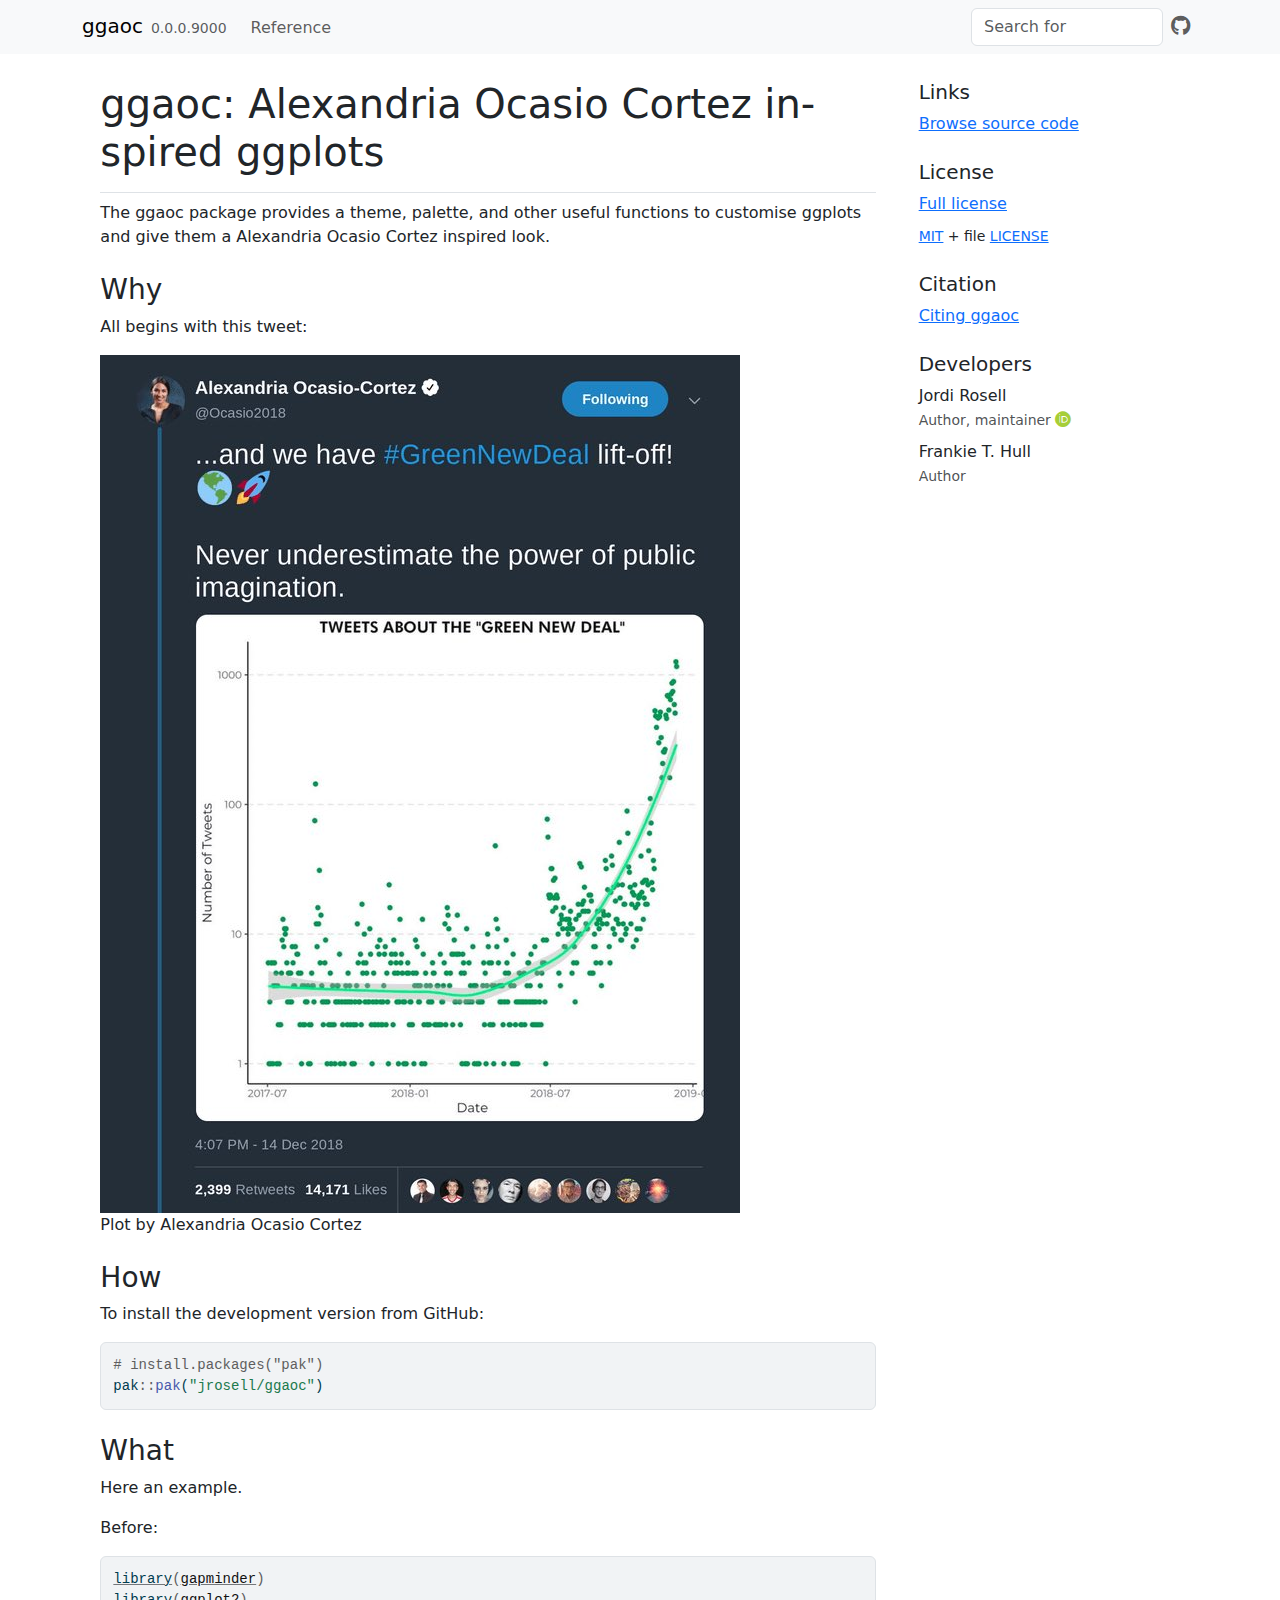
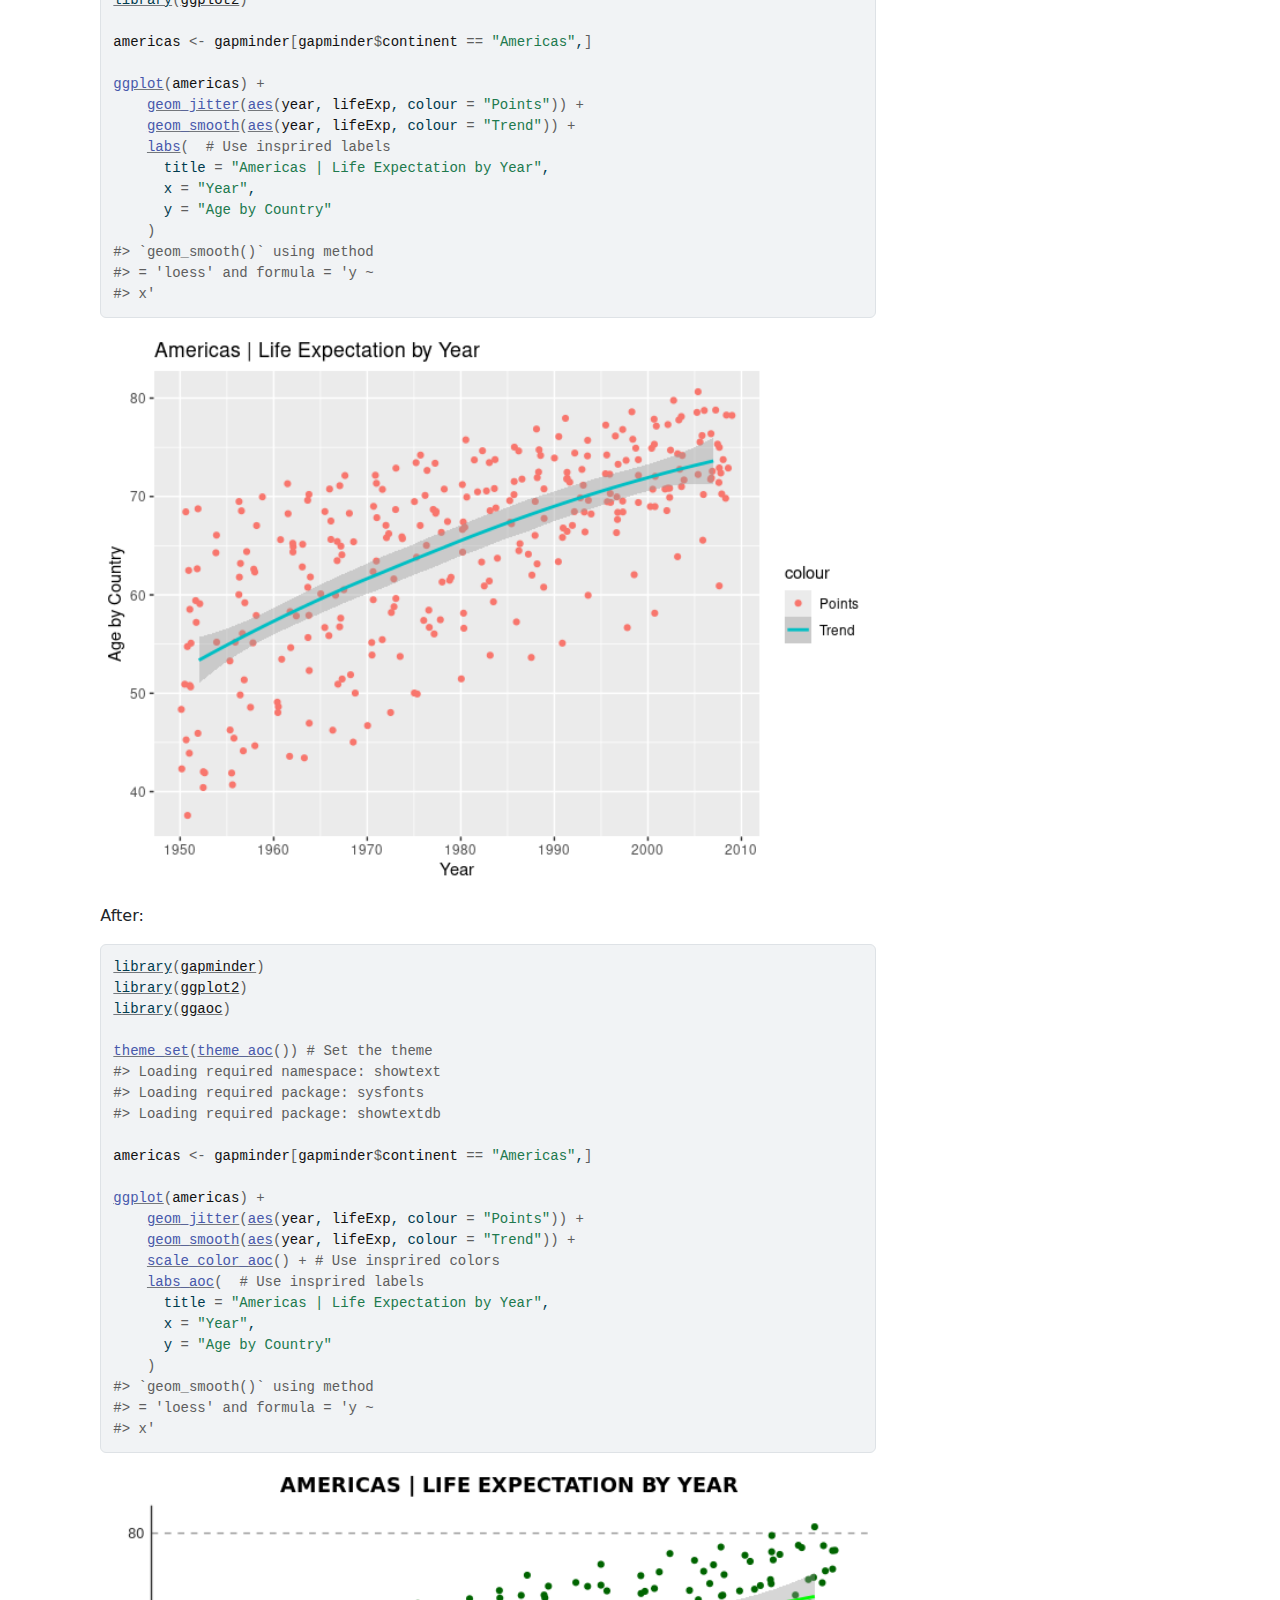
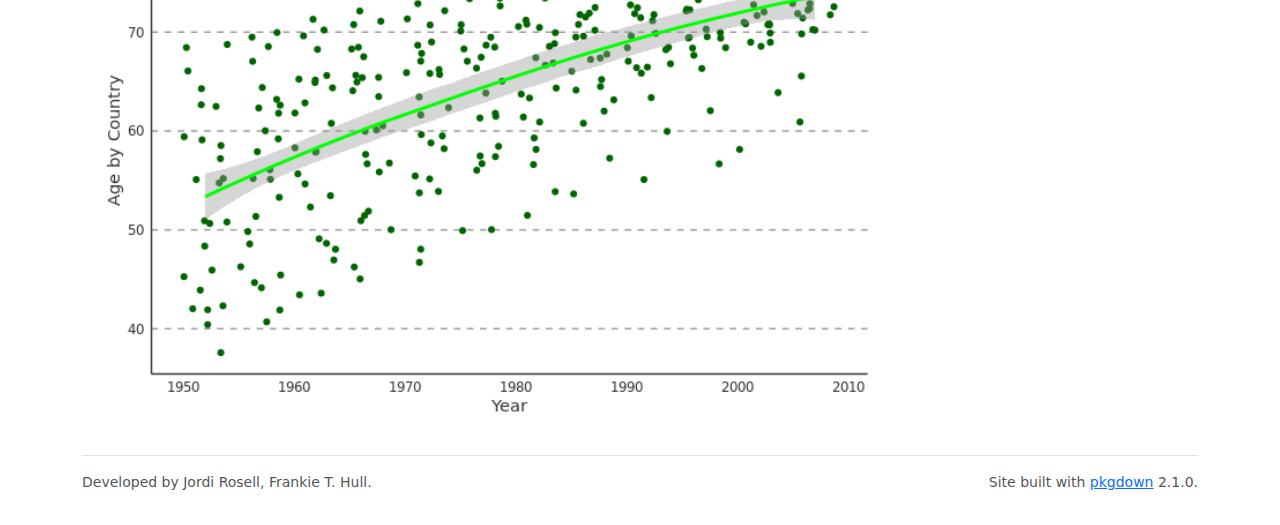
==== index.html @ 96dfab28 "Deploying to gh-pages from @ jrosell/ggaoc@03d4b17db436ce5dc7e3c7e370d91cea6ceec434 🚀" ====
<!DOCTYPE html>
<!-- Generated by pkgdown: do not edit by hand --><html lang="en">
<head>
<meta http-equiv="Content-Type" content="text/html; charset=UTF-8">
<meta charset="utf-8">
<meta http-equiv="X-UA-Compatible" content="IE=edge">
<meta name="viewport" content="width=device-width, initial-scale=1, shrink-to-fit=no">
<title>Alexandria Ocasio Cortez inspired ggplots • ggaoc</title>
<script src="deps/jquery-3.6.0/jquery-3.6.0.min.js"></script><meta name="viewport" content="width=device-width, initial-scale=1, shrink-to-fit=no">
<link href="deps/bootstrap-5.3.1/bootstrap.min.css" rel="stylesheet">
<script src="deps/bootstrap-5.3.1/bootstrap.bundle.min.js"></script><link href="deps/font-awesome-6.4.2/css/all.min.css" rel="stylesheet">
<link href="deps/font-awesome-6.4.2/css/v4-shims.min.css" rel="stylesheet">
<script src="deps/headroom-0.11.0/headroom.min.js"></script><script src="deps/headroom-0.11.0/jQuery.headroom.min.js"></script><script src="deps/bootstrap-toc-1.0.1/bootstrap-toc.min.js"></script><script src="deps/clipboard.js-2.0.11/clipboard.min.js"></script><script src="deps/search-1.0.0/autocomplete.jquery.min.js"></script><script src="deps/search-1.0.0/fuse.min.js"></script><script src="deps/search-1.0.0/mark.min.js"></script><!-- pkgdown --><script src="pkgdown.js"></script><meta property="og:title" content="Alexandria Ocasio Cortez inspired ggplots">
<meta name="description" content="The ggaoc package provides a theme, palette, and other useful functions to customise ggplots and give them a Alexandria Ocasio Cortez inspired look.">
<meta property="og:description" content="The ggaoc package provides a theme, palette, and other useful functions to customise ggplots and give them a Alexandria Ocasio Cortez inspired look.">
</head>
<body>
    <a href="#main" class="visually-hidden-focusable">Skip to contents</a>


    <nav class="navbar navbar-expand-lg fixed-top bg-light" data-bs-theme="light" aria-label="Site navigation"><div class="container">

    <a class="navbar-brand me-2" href="index.html">ggaoc</a>

    <small class="nav-text text-muted me-auto" data-bs-toggle="tooltip" data-bs-placement="bottom" title="">0.0.0.9000</small>


    <button class="navbar-toggler" type="button" data-bs-toggle="collapse" data-bs-target="#navbar" aria-controls="navbar" aria-expanded="false" aria-label="Toggle navigation">
      <span class="navbar-toggler-icon"></span>
    </button>

    <div id="navbar" class="collapse navbar-collapse ms-3">
      <ul class="navbar-nav me-auto">
<li class="nav-item"><a class="nav-link" href="reference/index.html">Reference</a></li>
      </ul>
<ul class="navbar-nav">
<li class="nav-item"><form class="form-inline" role="search">
 <input class="form-control" type="search" name="search-input" id="search-input" autocomplete="off" aria-label="Search site" placeholder="Search for" data-search-index="search.json">
</form></li>
<li class="nav-item"><a class="external-link nav-link" href="https://github.com/jrosell/ggaoc/" aria-label="GitHub"><span class="fa fab fa-github fa-lg"></span></a></li>
      </ul>
</div>


  </div>
</nav><div class="container template-home">
<div class="row">
  <main id="main" class="col-md-9"><div class="section level1">
<div class="page-header"><h1 id="ggaoc-alexandria-ocasio-cortez-inspired-ggplots">ggaoc: Alexandria Ocasio Cortez inspired ggplots<a class="anchor" aria-label="anchor" href="#ggaoc-alexandria-ocasio-cortez-inspired-ggplots"></a>
</h1></div>
<p>The ggaoc package provides a theme, palette, and other useful functions to customise ggplots and give them a Alexandria Ocasio Cortez inspired look.</p>
<div class="section level2">
<h2 id="why">Why<a class="anchor" aria-label="anchor" href="#why"></a>
</h2>
<p>All begins with this tweet:</p>
<div class="float">
<img src="reference/figures/aoc.jpg" alt="Plot by Alexandria Ocasio Cortez"><div class="figcaption">Plot by Alexandria Ocasio Cortez</div>
</div>
</div>
<div class="section level2">
<h2 id="how">How<a class="anchor" aria-label="anchor" href="#how"></a>
</h2>
<p>To install the development version from GitHub:</p>
<div class="sourceCode" id="cb1"><pre class="sourceCode R"><code class="sourceCode r"><span id="cb1-1"><a href="#cb1-1" tabindex="-1"></a><span class="co"># install.packages("pak")</span></span>
<span id="cb1-2"><a href="#cb1-2" tabindex="-1"></a>pak<span class="sc">::</span><span class="fu">pak</span>(<span class="st">"jrosell/ggaoc"</span>)</span></code></pre></div>
</div>
<div class="section level2">
<h2 id="what">What<a class="anchor" aria-label="anchor" href="#what"></a>
</h2>
<p>Here an example.</p>
<p>Before:</p>
<div class="sourceCode" id="cb2"><pre class="downlit sourceCode r">
<code class="sourceCode R"><span><span class="kw"><a href="https://rdrr.io/r/base/library.html" class="external-link">library</a></span><span class="op">(</span><span class="va"><a href="https://github.com/jennybc/gapminder" class="external-link">gapminder</a></span><span class="op">)</span></span>
<span><span class="kw"><a href="https://rdrr.io/r/base/library.html" class="external-link">library</a></span><span class="op">(</span><span class="va"><a href="https://ggplot2.tidyverse.org" class="external-link">ggplot2</a></span><span class="op">)</span></span>
<span></span>
<span><span class="va">americas</span> <span class="op">&lt;-</span> <span class="va">gapminder</span><span class="op">[</span><span class="va">gapminder</span><span class="op">$</span><span class="va">continent</span> <span class="op">==</span> <span class="st">"Americas"</span>,<span class="op">]</span></span>
<span></span>
<span><span class="fu"><a href="https://ggplot2.tidyverse.org/reference/ggplot.html" class="external-link">ggplot</a></span><span class="op">(</span><span class="va">americas</span><span class="op">)</span> <span class="op">+</span></span>
<span>    <span class="fu"><a href="https://ggplot2.tidyverse.org/reference/geom_jitter.html" class="external-link">geom_jitter</a></span><span class="op">(</span><span class="fu"><a href="https://ggplot2.tidyverse.org/reference/aes.html" class="external-link">aes</a></span><span class="op">(</span><span class="va">year</span>, <span class="va">lifeExp</span>, colour <span class="op">=</span> <span class="st">"Points"</span><span class="op">)</span><span class="op">)</span> <span class="op">+</span></span>
<span>    <span class="fu"><a href="https://ggplot2.tidyverse.org/reference/geom_smooth.html" class="external-link">geom_smooth</a></span><span class="op">(</span><span class="fu"><a href="https://ggplot2.tidyverse.org/reference/aes.html" class="external-link">aes</a></span><span class="op">(</span><span class="va">year</span>, <span class="va">lifeExp</span>, colour <span class="op">=</span> <span class="st">"Trend"</span><span class="op">)</span><span class="op">)</span> <span class="op">+</span></span>
<span>    <span class="fu"><a href="https://ggplot2.tidyverse.org/reference/labs.html" class="external-link">labs</a></span><span class="op">(</span>  <span class="co"># Use insprired labels</span></span>
<span>      title <span class="op">=</span> <span class="st">"Americas | Life Expectation by Year"</span>,</span>
<span>      x <span class="op">=</span> <span class="st">"Year"</span>,</span>
<span>      y <span class="op">=</span> <span class="st">"Age by Country"</span></span>
<span>    <span class="op">)</span></span>
<span><span class="co">#&gt; `geom_smooth()` using method</span></span>
<span><span class="co">#&gt; = 'loess' and formula = 'y ~</span></span>
<span><span class="co">#&gt; x'</span></span></code></pre></div>
<p><img src="reference/figures/README-unnamed-chunk-2-1.png" width="100%"></p>
<p>After:</p>
<div class="sourceCode" id="cb3"><pre class="downlit sourceCode r">
<code class="sourceCode R"><span><span class="kw"><a href="https://rdrr.io/r/base/library.html" class="external-link">library</a></span><span class="op">(</span><span class="va"><a href="https://github.com/jennybc/gapminder" class="external-link">gapminder</a></span><span class="op">)</span></span>
<span><span class="kw"><a href="https://rdrr.io/r/base/library.html" class="external-link">library</a></span><span class="op">(</span><span class="va"><a href="https://ggplot2.tidyverse.org" class="external-link">ggplot2</a></span><span class="op">)</span></span>
<span><span class="kw"><a href="https://rdrr.io/r/base/library.html" class="external-link">library</a></span><span class="op">(</span><span class="va"><a href="https://github.com/jrosell/ggaoc" class="external-link">ggaoc</a></span><span class="op">)</span></span>
<span></span>
<span><span class="fu"><a href="https://ggplot2.tidyverse.org/reference/theme_get.html" class="external-link">theme_set</a></span><span class="op">(</span><span class="fu"><a href="reference/theme_aoc.html">theme_aoc</a></span><span class="op">(</span><span class="op">)</span><span class="op">)</span> <span class="co"># Set the theme</span></span>
<span><span class="co">#&gt; Loading required namespace: showtext</span></span>
<span><span class="co">#&gt; Loading required package: sysfonts</span></span>
<span><span class="co">#&gt; Loading required package: showtextdb</span></span>
<span></span>
<span><span class="va">americas</span> <span class="op">&lt;-</span> <span class="va">gapminder</span><span class="op">[</span><span class="va">gapminder</span><span class="op">$</span><span class="va">continent</span> <span class="op">==</span> <span class="st">"Americas"</span>,<span class="op">]</span></span>
<span></span>
<span><span class="fu"><a href="https://ggplot2.tidyverse.org/reference/ggplot.html" class="external-link">ggplot</a></span><span class="op">(</span><span class="va">americas</span><span class="op">)</span> <span class="op">+</span></span>
<span>    <span class="fu"><a href="https://ggplot2.tidyverse.org/reference/geom_jitter.html" class="external-link">geom_jitter</a></span><span class="op">(</span><span class="fu"><a href="https://ggplot2.tidyverse.org/reference/aes.html" class="external-link">aes</a></span><span class="op">(</span><span class="va">year</span>, <span class="va">lifeExp</span>, colour <span class="op">=</span> <span class="st">"Points"</span><span class="op">)</span><span class="op">)</span> <span class="op">+</span></span>
<span>    <span class="fu"><a href="https://ggplot2.tidyverse.org/reference/geom_smooth.html" class="external-link">geom_smooth</a></span><span class="op">(</span><span class="fu"><a href="https://ggplot2.tidyverse.org/reference/aes.html" class="external-link">aes</a></span><span class="op">(</span><span class="va">year</span>, <span class="va">lifeExp</span>, colour <span class="op">=</span> <span class="st">"Trend"</span><span class="op">)</span><span class="op">)</span> <span class="op">+</span></span>
<span>    <span class="fu"><a href="reference/scale_color_aoc.html">scale_color_aoc</a></span><span class="op">(</span><span class="op">)</span> <span class="op">+</span> <span class="co"># Use insprired colors</span></span>
<span>    <span class="fu"><a href="reference/labs_aoc.html">labs_aoc</a></span><span class="op">(</span>  <span class="co"># Use insprired labels</span></span>
<span>      title <span class="op">=</span> <span class="st">"Americas | Life Expectation by Year"</span>,</span>
<span>      x <span class="op">=</span> <span class="st">"Year"</span>,</span>
<span>      y <span class="op">=</span> <span class="st">"Age by Country"</span></span>
<span>    <span class="op">)</span></span>
<span><span class="co">#&gt; `geom_smooth()` using method</span></span>
<span><span class="co">#&gt; = 'loess' and formula = 'y ~</span></span>
<span><span class="co">#&gt; x'</span></span></code></pre></div>
<p><img src="reference/figures/README-unnamed-chunk-3-1.png" width="100%"></p>
</div>
</div>
  </main><aside class="col-md-3"><div class="links">
<h2 data-toc-skip>Links</h2>
<ul class="list-unstyled">
<li><a href="https://github.com/jrosell/ggaoc/" class="external-link">Browse source code</a></li>
</ul>
</div>

<div class="license">
<h2 data-toc-skip>License</h2>
<ul class="list-unstyled">
<li><a href="LICENSE.html">Full license</a></li>
<li><small><a href="https://opensource.org/licenses/mit-license.php" class="external-link">MIT</a> + file <a href="LICENSE-text.html">LICENSE</a></small></li>
</ul>
</div>


<div class="citation">
<h2 data-toc-skip>Citation</h2>
<ul class="list-unstyled">
<li><a href="authors.html#citation">Citing ggaoc</a></li>
</ul>
</div>

<div class="developers">
<h2 data-toc-skip>Developers</h2>
<ul class="list-unstyled">
<li>Jordi Rosell <br><small class="roles"> Author, maintainer </small> <a href="https://orcid.org/0000-0002-4349-1458" target="orcid.widget" aria-label="ORCID" class="external-link"><span class="fab fa-orcid orcid" aria-hidden="true"></span></a> </li>
<li>Frankie T. Hull <br><small class="roles"> Author </small>  </li>
</ul>
</div>



  </aside>
</div>


    <footer><div class="pkgdown-footer-left">
  <p>Developed by Jordi Rosell, Frankie T. Hull.</p>
</div>

<div class="pkgdown-footer-right">
  <p>Site built with <a href="https://pkgdown.r-lib.org/" class="external-link">pkgdown</a> 2.1.0.</p>
</div>

    </footer>
</div>





  </body>
</html>
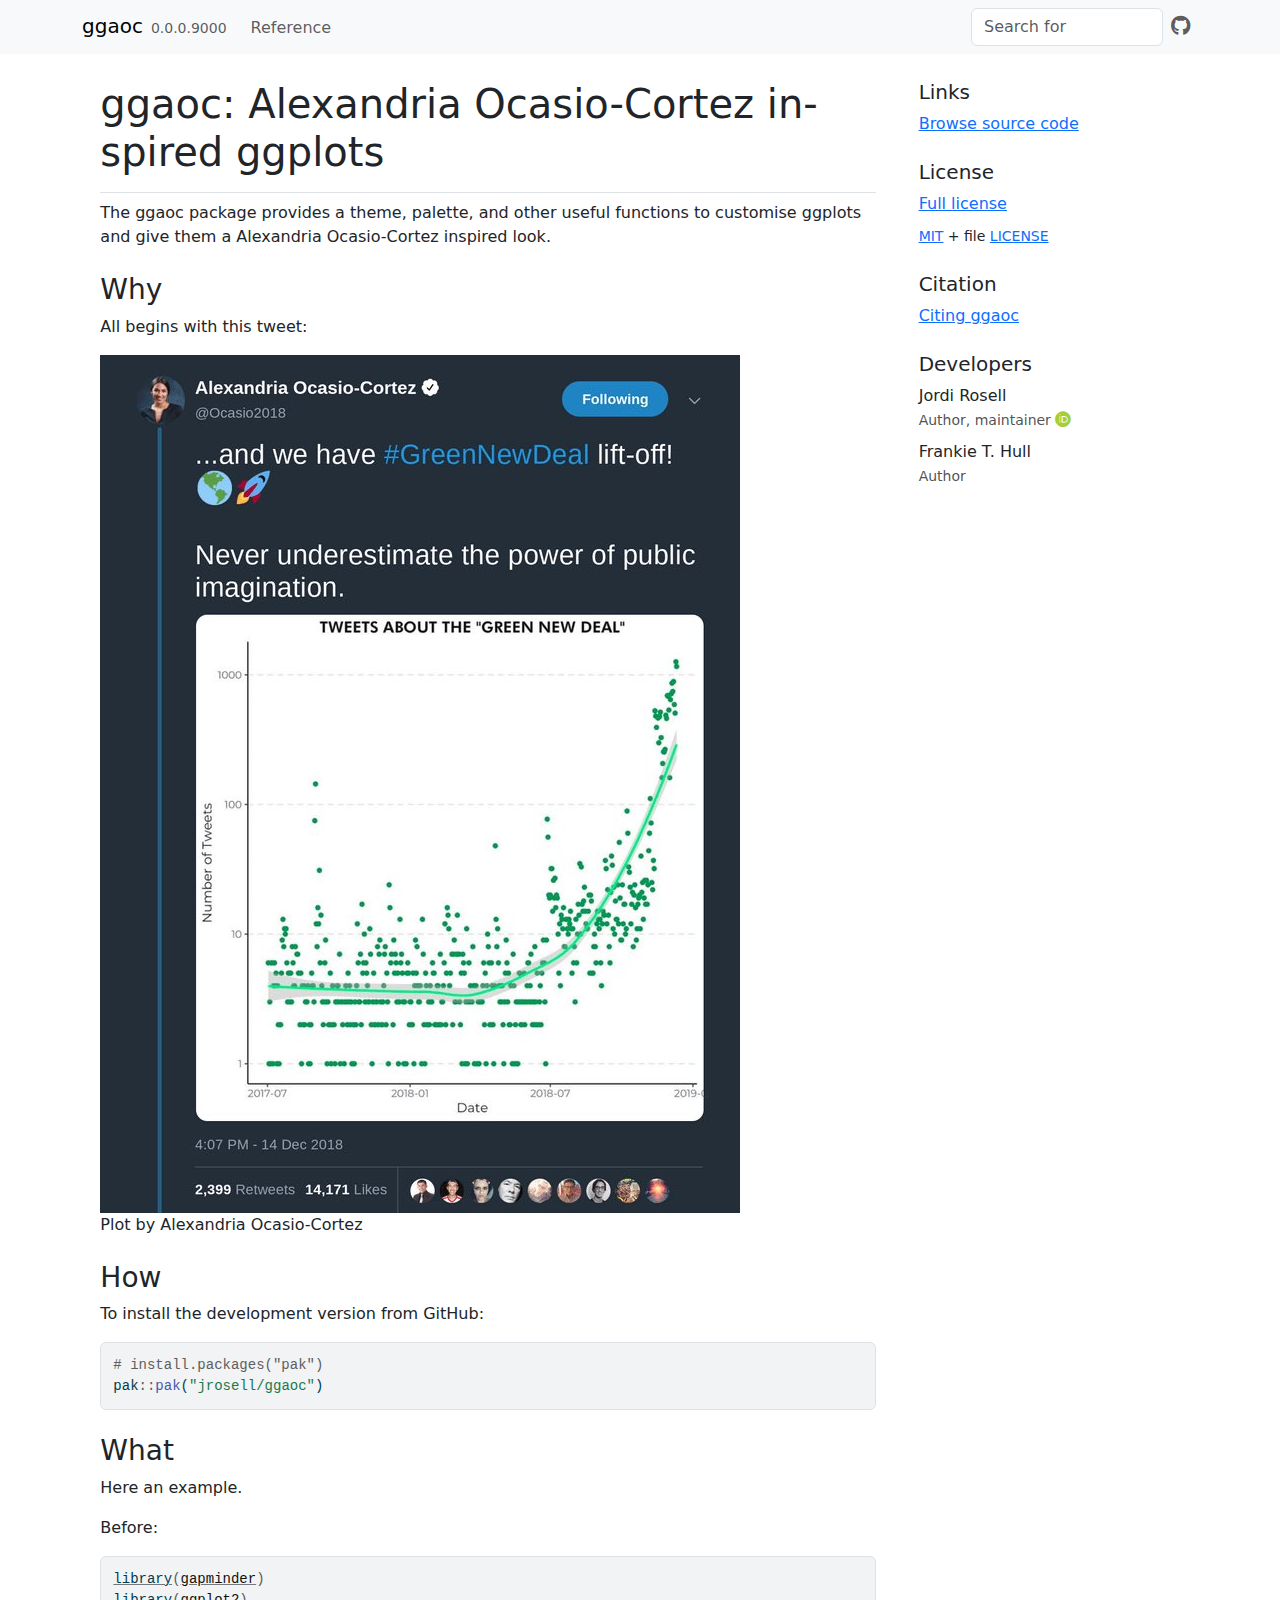
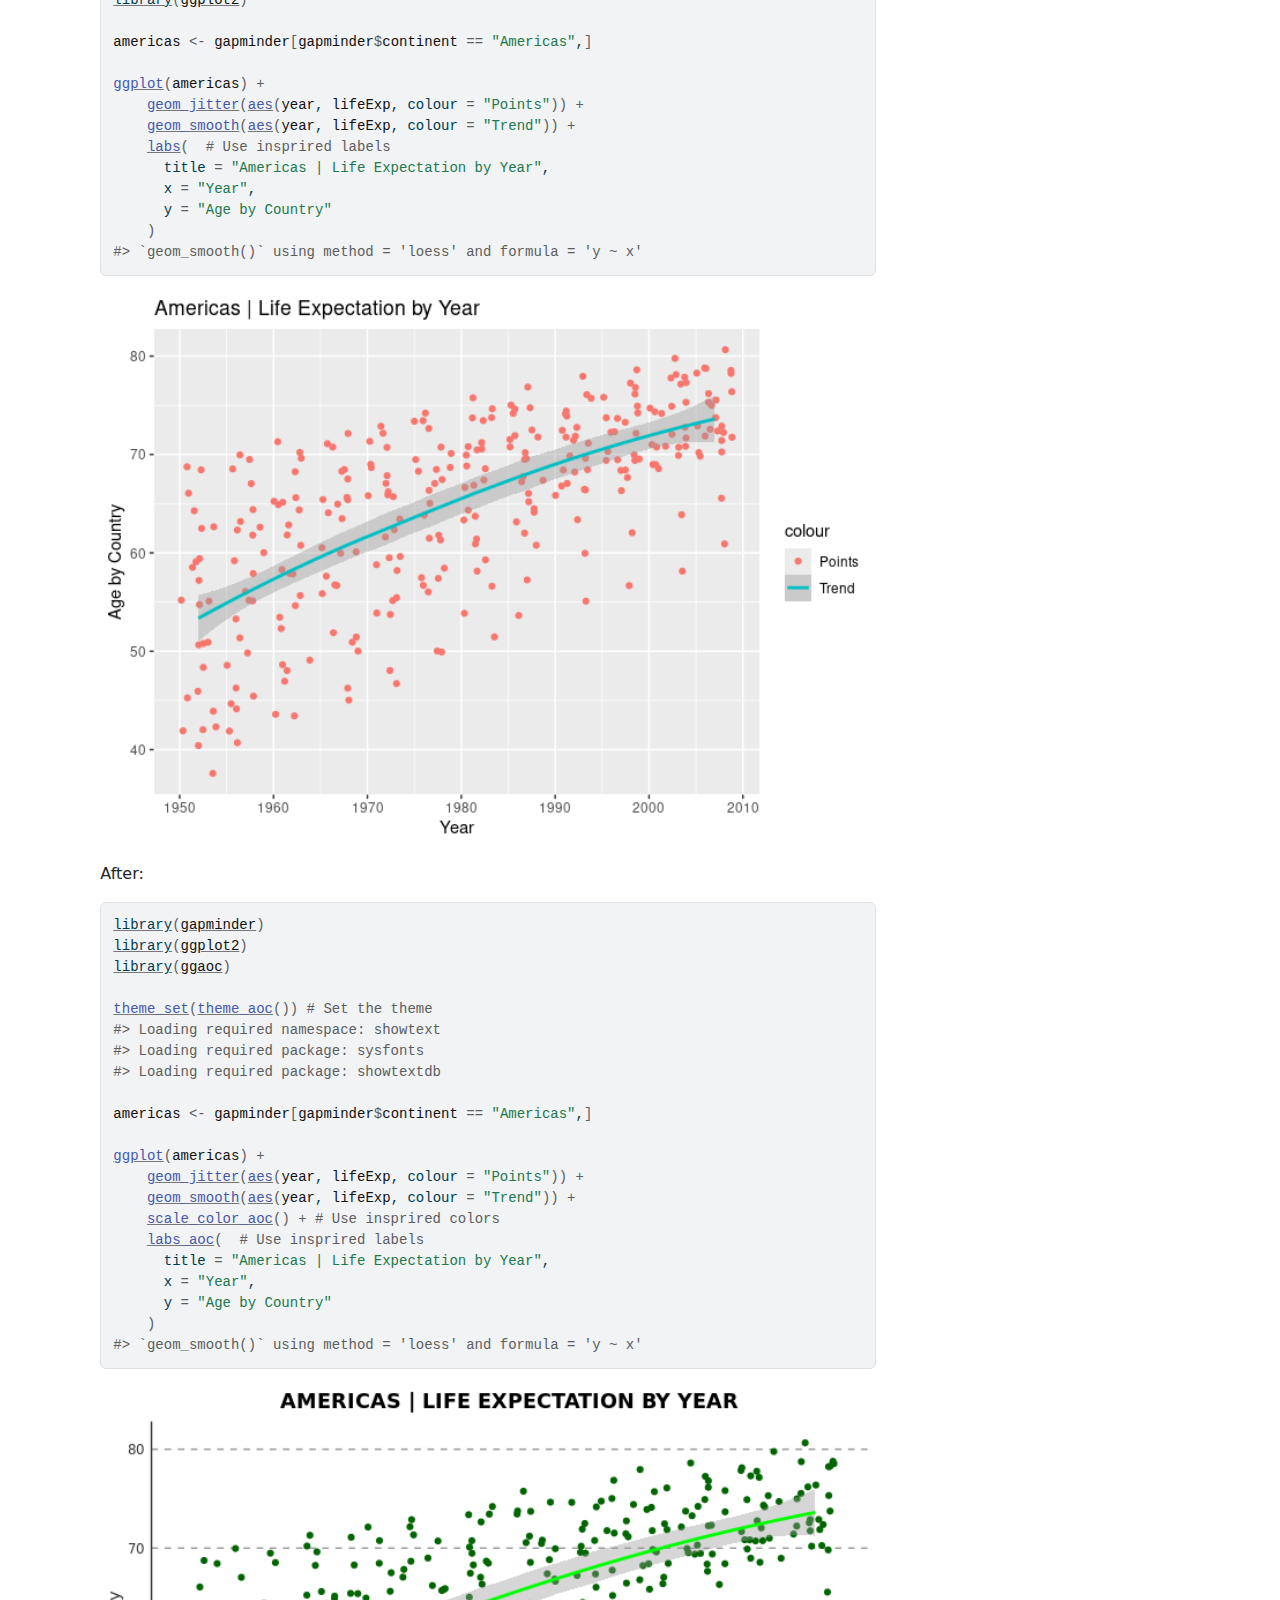
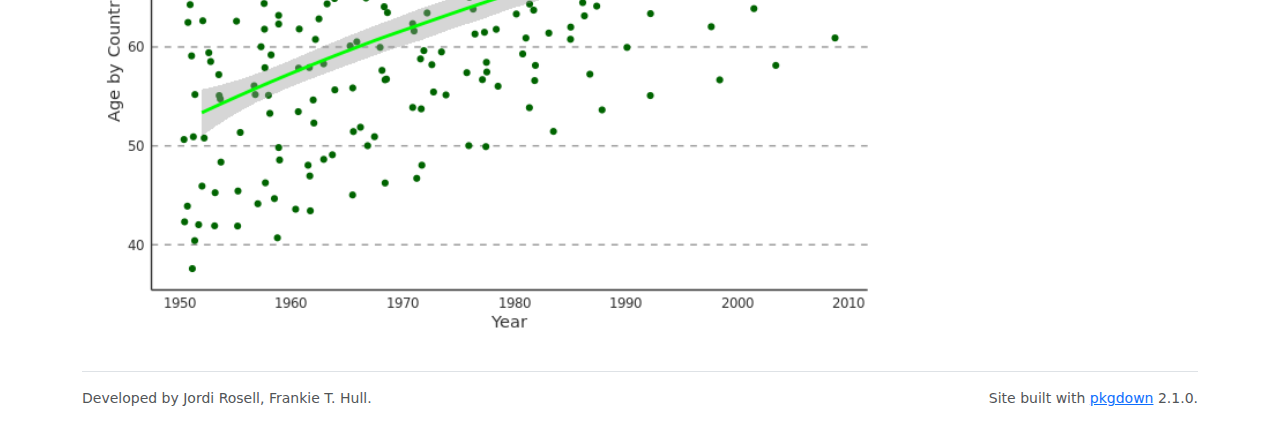
==== commit fbc13a7c: "Deploying to gh-pages from @ jrosell/ggaoc@bab1b3fa76430f527a2756f46580ddab7d20a7db 🚀" ====
--- a/index.html
+++ b/index.html
@@ -5,14 +5,14 @@
 <meta charset="utf-8">
 <meta http-equiv="X-UA-Compatible" content="IE=edge">
 <meta name="viewport" content="width=device-width, initial-scale=1, shrink-to-fit=no">
-<title>Alexandria Ocasio Cortez inspired ggplots • ggaoc</title>
+<title>Alexandria Ocasio-Cortez inspired ggplots • ggaoc</title>
 <script src="deps/jquery-3.6.0/jquery-3.6.0.min.js"></script><meta name="viewport" content="width=device-width, initial-scale=1, shrink-to-fit=no">
 <link href="deps/bootstrap-5.3.1/bootstrap.min.css" rel="stylesheet">
 <script src="deps/bootstrap-5.3.1/bootstrap.bundle.min.js"></script><link href="deps/font-awesome-6.4.2/css/all.min.css" rel="stylesheet">
 <link href="deps/font-awesome-6.4.2/css/v4-shims.min.css" rel="stylesheet">
-<script src="deps/headroom-0.11.0/headroom.min.js"></script><script src="deps/headroom-0.11.0/jQuery.headroom.min.js"></script><script src="deps/bootstrap-toc-1.0.1/bootstrap-toc.min.js"></script><script src="deps/clipboard.js-2.0.11/clipboard.min.js"></script><script src="deps/search-1.0.0/autocomplete.jquery.min.js"></script><script src="deps/search-1.0.0/fuse.min.js"></script><script src="deps/search-1.0.0/mark.min.js"></script><!-- pkgdown --><script src="pkgdown.js"></script><meta property="og:title" content="Alexandria Ocasio Cortez inspired ggplots">
-<meta name="description" content="The ggaoc package provides a theme, palette, and other useful functions to customise ggplots and give them a Alexandria Ocasio Cortez inspired look.">
-<meta property="og:description" content="The ggaoc package provides a theme, palette, and other useful functions to customise ggplots and give them a Alexandria Ocasio Cortez inspired look.">
+<script src="deps/headroom-0.11.0/headroom.min.js"></script><script src="deps/headroom-0.11.0/jQuery.headroom.min.js"></script><script src="deps/bootstrap-toc-1.0.1/bootstrap-toc.min.js"></script><script src="deps/clipboard.js-2.0.11/clipboard.min.js"></script><script src="deps/search-1.0.0/autocomplete.jquery.min.js"></script><script src="deps/search-1.0.0/fuse.min.js"></script><script src="deps/search-1.0.0/mark.min.js"></script><!-- pkgdown --><script src="pkgdown.js"></script><meta property="og:title" content="Alexandria Ocasio-Cortez inspired ggplots">
+<meta name="description" content="The ggaoc package provides a theme, palette, and other useful functions to customise ggplots and give them a Alexandria Ocasio-Cortez inspired look.">
+<meta property="og:description" content="The ggaoc package provides a theme, palette, and other useful functions to customise ggplots and give them a Alexandria Ocasio-Cortez inspired look.">
 </head>
 <body>
     <a href="#main" class="visually-hidden-focusable">Skip to contents</a>
@@ -46,15 +46,15 @@
 </nav><div class="container template-home">
 <div class="row">
   <main id="main" class="col-md-9"><div class="section level1">
-<div class="page-header"><h1 id="ggaoc-alexandria-ocasio-cortez-inspired-ggplots">ggaoc: Alexandria Ocasio Cortez inspired ggplots<a class="anchor" aria-label="anchor" href="#ggaoc-alexandria-ocasio-cortez-inspired-ggplots"></a>
+<div class="page-header"><h1 id="ggaoc-alexandria-ocasio-cortez-inspired-ggplots">ggaoc: Alexandria Ocasio-Cortez inspired ggplots<a class="anchor" aria-label="anchor" href="#ggaoc-alexandria-ocasio-cortez-inspired-ggplots"></a>
 </h1></div>
-<p>The ggaoc package provides a theme, palette, and other useful functions to customise ggplots and give them a Alexandria Ocasio Cortez inspired look.</p>
+<p>The ggaoc package provides a theme, palette, and other useful functions to customise ggplots and give them a Alexandria Ocasio-Cortez inspired look.</p>
 <div class="section level2">
 <h2 id="why">Why<a class="anchor" aria-label="anchor" href="#why"></a>
 </h2>
 <p>All begins with this tweet:</p>
 <div class="float">
-<img src="reference/figures/aoc.jpg" alt="Plot by Alexandria Ocasio Cortez"><div class="figcaption">Plot by Alexandria Ocasio Cortez</div>
+<img src="reference/figures/aoc.jpg" alt="Plot by Alexandria Ocasio-Cortez"><div class="figcaption">Plot by Alexandria Ocasio-Cortez</div>
 </div>
 </div>
 <div class="section level2">
@@ -83,9 +83,7 @@
 <span>      x <span class="op">=</span> <span class="st">"Year"</span>,</span>
 <span>      y <span class="op">=</span> <span class="st">"Age by Country"</span></span>
 <span>    <span class="op">)</span></span>
-<span><span class="co">#&gt; `geom_smooth()` using method</span></span>
-<span><span class="co">#&gt; = 'loess' and formula = 'y ~</span></span>
-<span><span class="co">#&gt; x'</span></span></code></pre></div>
+<span><span class="co">#&gt; `geom_smooth()` using method = 'loess' and formula = 'y ~ x'</span></span></code></pre></div>
 <p><img src="reference/figures/README-unnamed-chunk-2-1.png" width="100%"></p>
 <p>After:</p>
 <div class="sourceCode" id="cb3"><pre class="downlit sourceCode r">
@@ -109,9 +107,7 @@
 <span>      x <span class="op">=</span> <span class="st">"Year"</span>,</span>
 <span>      y <span class="op">=</span> <span class="st">"Age by Country"</span></span>
 <span>    <span class="op">)</span></span>
-<span><span class="co">#&gt; `geom_smooth()` using method</span></span>
-<span><span class="co">#&gt; = 'loess' and formula = 'y ~</span></span>
-<span><span class="co">#&gt; x'</span></span></code></pre></div>
+<span><span class="co">#&gt; `geom_smooth()` using method = 'loess' and formula = 'y ~ x'</span></span></code></pre></div>
 <p><img src="reference/figures/README-unnamed-chunk-3-1.png" width="100%"></p>
 </div>
 </div>
